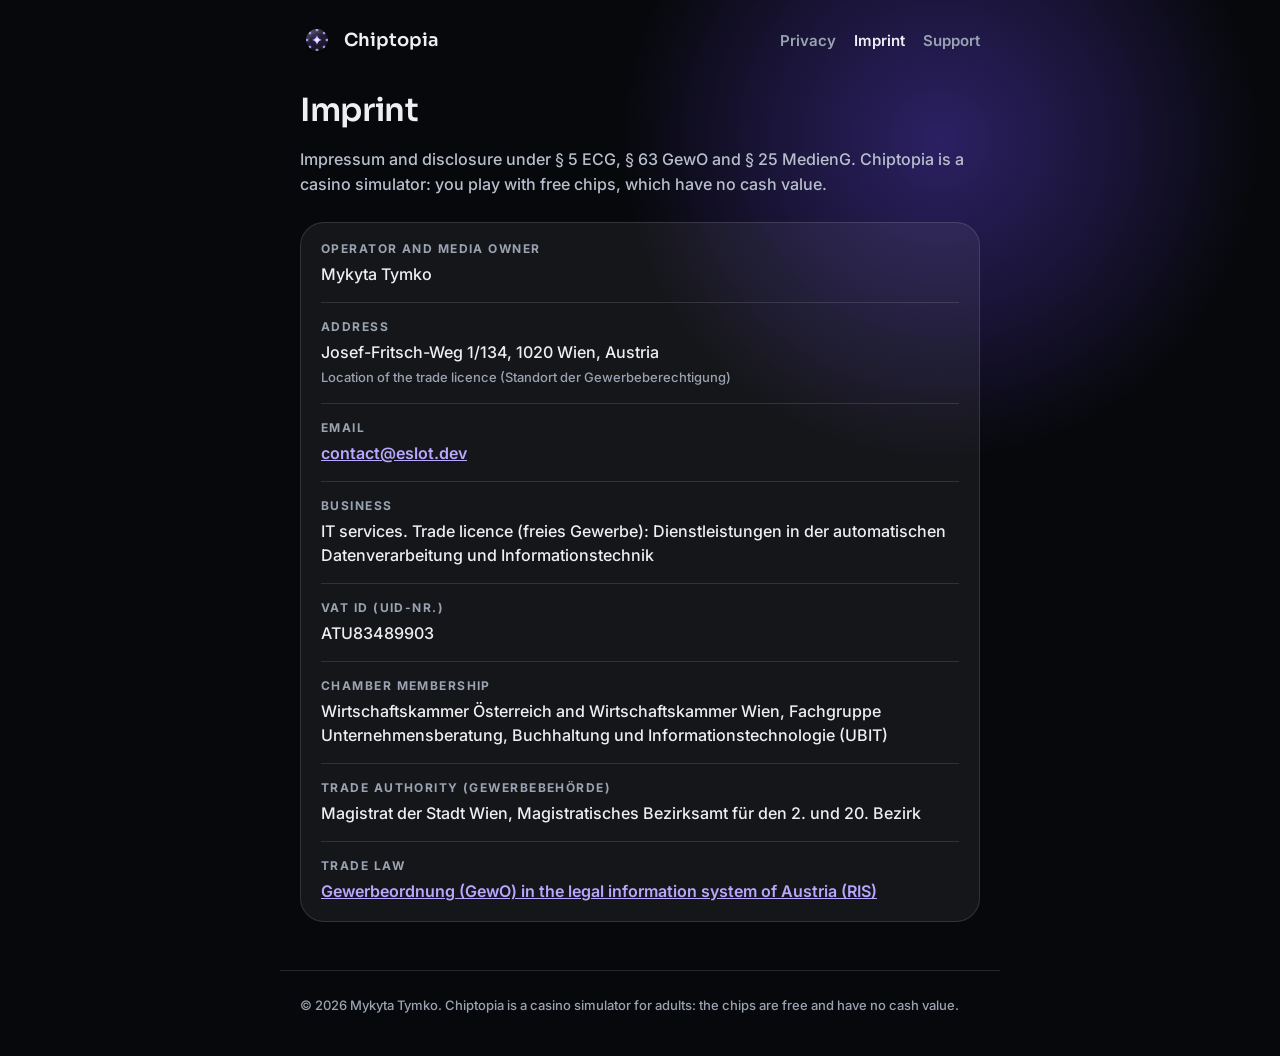
==== imprint/index.html @ 80676eb2 "Publish the website (chiptopia 2fa5a54)" ====
<!doctype html>
<html lang="en">
<head>
<meta charset="utf-8">
<meta name="viewport" content="width=device-width, initial-scale=1">
<title>Imprint · Chiptopia</title>
<meta name="description" content="The imprint of Chiptopia.">
<link rel="icon" type="image/png" href="../icon.png">
<link rel="apple-touch-icon" href="../icon.png">
<link rel="stylesheet" href="../site.css">
</head>
<body>
<header class="site-head">
<a class="brand" href="../"><img src="../chip.svg" alt="" width="34" height="34">Chiptopia</a>
<nav aria-label="Main"><a href="../privacy/">Privacy</a><a href="../imprint/" aria-current="page">Imprint</a><a href="../support/">Support</a></nav>
</header>
<main class="screen legal"><div class="glow glow-violet" aria-hidden="true"></div><header class="page-head"><h1 class="display">Imprint</h1></header><p class="legal-lead">Impressum and disclosure under § 5 ECG, § 63 GewO and § 25 MedienG. Chiptopia is a casino simulator: you play with free chips, which have no cash value.</p><dl class="legal-rows glass"><div><dt>Operator and media owner</dt><dd>Mykyta Tymko</dd></div><div><dt>Address</dt><dd>Josef-Fritsch-Weg 1/134, 1020 Wien, Austria<span class="legal-note">Location of the trade licence (Standort der Gewerbeberechtigung)</span></dd></div><div><dt>Email</dt><dd><a class="legal-link" href="mailto:contact@eslot.dev">contact@eslot.dev</a></dd></div><div><dt>Business</dt><dd>IT services. Trade licence (freies Gewerbe): Dienstleistungen in der automatischen Datenverarbeitung und Informationstechnik</dd></div><div><dt>VAT ID (UID-Nr.)</dt><dd>ATU83489903</dd></div><div><dt>Chamber membership</dt><dd>Wirtschaftskammer Österreich and Wirtschaftskammer Wien, Fachgruppe Unternehmensberatung, Buchhaltung und Informationstechnologie (UBIT)</dd></div><div><dt>Trade authority (Gewerbebehörde)</dt><dd>Magistrat der Stadt Wien, Magistratisches Bezirksamt für den 2. und 20. Bezirk</dd></div><div><dt>Trade law</dt><dd><a class="legal-link" href="https://www.ris.bka.gv.at/GeltendeFassung.wxe?Abfrage=Bundesnormen&amp;Gesetzesnummer=10007517" target="_blank" rel="noreferrer">Gewerbeordnung (GewO) in the legal information system of Austria (RIS)</a></dd></div></dl></main>
<footer class="site-foot"><p>© 2026 Mykyta Tymko. Chiptopia is a casino simulator for adults: the chips are free and have no cash value.</p></footer>
</body>
</html>
---- site.css ----
/* The website of Chiptopia (scripts/make-site.ts). The colours and the legal page rules come from
   src/styles/app.css, so that the website looks like the app; change them there and here. */
@font-face {
  font-family: "Sora";
  font-weight: 600;
  font-display: swap;
  src: url(fonts/sora-latin-600-normal.woff2) format("woff2");
}
@font-face {
  font-family: "Inter";
  font-weight: 500;
  font-display: swap;
  src: url(fonts/inter-latin-500-normal.woff2) format("woff2");
}
@font-face {
  font-family: "Inter";
  font-weight: 600;
  font-display: swap;
  src: url(fonts/inter-latin-600-normal.woff2) format("woff2");
}
@font-face {
  font-family: "Inter";
  font-weight: 700;
  font-display: swap;
  src: url(fonts/inter-latin-700-normal.woff2) format("woff2");
}

:root {
  --bg: #07080b;
  --text: #edeff3;
  --muted: #9aa3b2;
  --muted-strong: #b8bfcc;
  --violet: #8b6cff;
  --violet-soft: #b9a6ff;
  --glass: rgba(255, 255, 255, 0.06);
  --glass-border: rgba(255, 255, 255, 0.12);
  --font-display: "Sora", system-ui, sans-serif;
  --font-body: "Inter", system-ui, sans-serif;
  color-scheme: dark;
}

* {
  box-sizing: border-box;
}

/* The glows reach past the right edge. "hidden" on the body left a horizontal scroll of 260 px on a
   phone (Chrome, 2026-11-16); "clip" on both elements gives no scroll area at all. */
html,
body {
  overflow-x: clip;
}

body {
  margin: 0;
  min-height: 100vh;
  background: var(--bg);
  color: var(--text);
  font-family: var(--font-body);
  -webkit-font-smoothing: antialiased;
}

a {
  color: var(--violet-soft);
}

a:focus-visible {
  outline: 2px solid var(--violet-soft);
  outline-offset: 3px;
  border-radius: 6px;
}

.site-head,
.screen,
.site-foot {
  position: relative;
  width: 100%;
  max-width: 720px;
  margin: 0 auto;
  padding-inline: 20px;
}

.site-head {
  z-index: 1;
  display: flex;
  flex-wrap: wrap;
  align-items: center;
  justify-content: space-between;
  gap: 8px 20px;
  padding-block: 18px;
}

.brand {
  display: flex;
  align-items: center;
  gap: 10px;
  min-height: 44px;
  font-family: var(--font-display);
  font-size: 18px;
  font-weight: 600;
  color: var(--text);
  text-decoration: none;
}

.site-head nav {
  display: flex;
  gap: 4px 18px;
}

/* At least 44 px high, as the touch targets of the app. */
.site-head nav a {
  display: flex;
  align-items: center;
  min-height: 44px;
  font-size: 15px;
  font-weight: 600;
  color: var(--muted);
  text-decoration: none;
}

.site-head nav a:hover,
.site-head nav a[aria-current="page"] {
  color: var(--text);
}

.glow {
  position: absolute;
  pointer-events: none;
}

.glow-violet {
  right: -260px;
  top: -260px;
  width: 640px;
  height: 640px;
  background: radial-gradient(circle closest-side, rgb(109 75 255 / 0.36), rgb(109 75 255 / 0.19) 52%, rgb(109 75 255 / 0));
}

.glow-teal {
  left: -300px;
  top: 220px;
  width: 600px;
  height: 600px;
  background: radial-gradient(circle closest-side, rgb(31 191 178 / 0.2), rgb(31 191 178 / 0.1) 52%, rgb(31 191 178 / 0));
}

.display {
  font-family: var(--font-display);
  font-weight: 600;
  letter-spacing: -0.01em;
}

/* The privacy policy, the imprint and the support page: the rules of src/styles/app.css. */
.screen {
  padding-top: 12px;
  padding-bottom: 48px;
}

.legal > :not(.glow) {
  position: relative;
}

.page-head h1 {
  margin: 0;
  font-size: 32px;
  line-height: 1.15;
}

.legal h2 {
  margin: 32px 0 8px;
  font-family: var(--font-display);
  font-size: 18px;
  font-weight: 600;
}

.legal p {
  margin: 0 0 12px;
  font-size: 16px;
  line-height: 1.6;
  color: var(--muted-strong);
}

.legal .legal-lead {
  margin-top: 18px;
}

.legal-link {
  display: block;
  padding: 12px 0;
  font-size: 16px;
  line-height: 1.5;
  font-weight: 600;
  overflow-wrap: anywhere;
}

.legal p + .legal-link,
.legal-rows .legal-link {
  margin-top: -12px;
}

.legal-rows .legal-link {
  margin-bottom: -12px;
}

.legal-rows {
  margin: 24px 0 0;
  padding: 2px 20px;
  border-radius: 24px;
  background: var(--glass);
  border: 1px solid var(--glass-border);
}

.legal-rows > div {
  padding: 16px 0;
}

.legal-rows > div + div {
  border-top: 1px solid var(--glass-border);
}

.legal-rows dt {
  font-size: 12px;
  font-weight: 700;
  letter-spacing: 0.12em;
  text-transform: uppercase;
  color: var(--muted);
}

.legal-rows dd {
  margin: 6px 0 0;
  font-size: 16px;
  line-height: 1.5;
}

.legal-note {
  display: block;
  margin-top: 4px;
  font-size: 13px;
  color: var(--muted);
}

/* The home page */
.home {
  padding-top: 40px;
  text-align: center;
}

.home-chip {
  display: block;
  width: 168px;
  height: 168px;
  margin: 0 auto 8px;
  filter: drop-shadow(0 24px 48px rgb(0 0 0 / 0.6)) drop-shadow(0 0 60px rgb(109 75 255 / 0.35));
}

.home h1 {
  margin: 0;
  font-size: clamp(44px, 9vw, 64px);
  line-height: 1.05;
  letter-spacing: -0.03em;
}

.home .tagline {
  margin: 12px auto 0;
  font-size: 20px;
  font-weight: 600;
  color: var(--violet-soft);
}

.home p {
  max-width: 520px;
  margin: 18px auto 0;
  font-size: 16px;
  line-height: 1.6;
  color: var(--muted-strong);
}

.home .soon {
  display: inline-block;
  margin-top: 28px;
  padding: 10px 18px;
  border-radius: 999px;
  background: var(--glass);
  border: 1px solid var(--glass-border);
  font-size: 14px;
  font-weight: 600;
  color: var(--text);
  text-wrap: balance;
}

.site-foot {
  padding-block: 24px 40px;
  border-top: 1px solid var(--glass-border);
  font-size: 13px;
  line-height: 1.6;
  color: var(--muted);
}

.site-foot p {
  margin: 0;
}
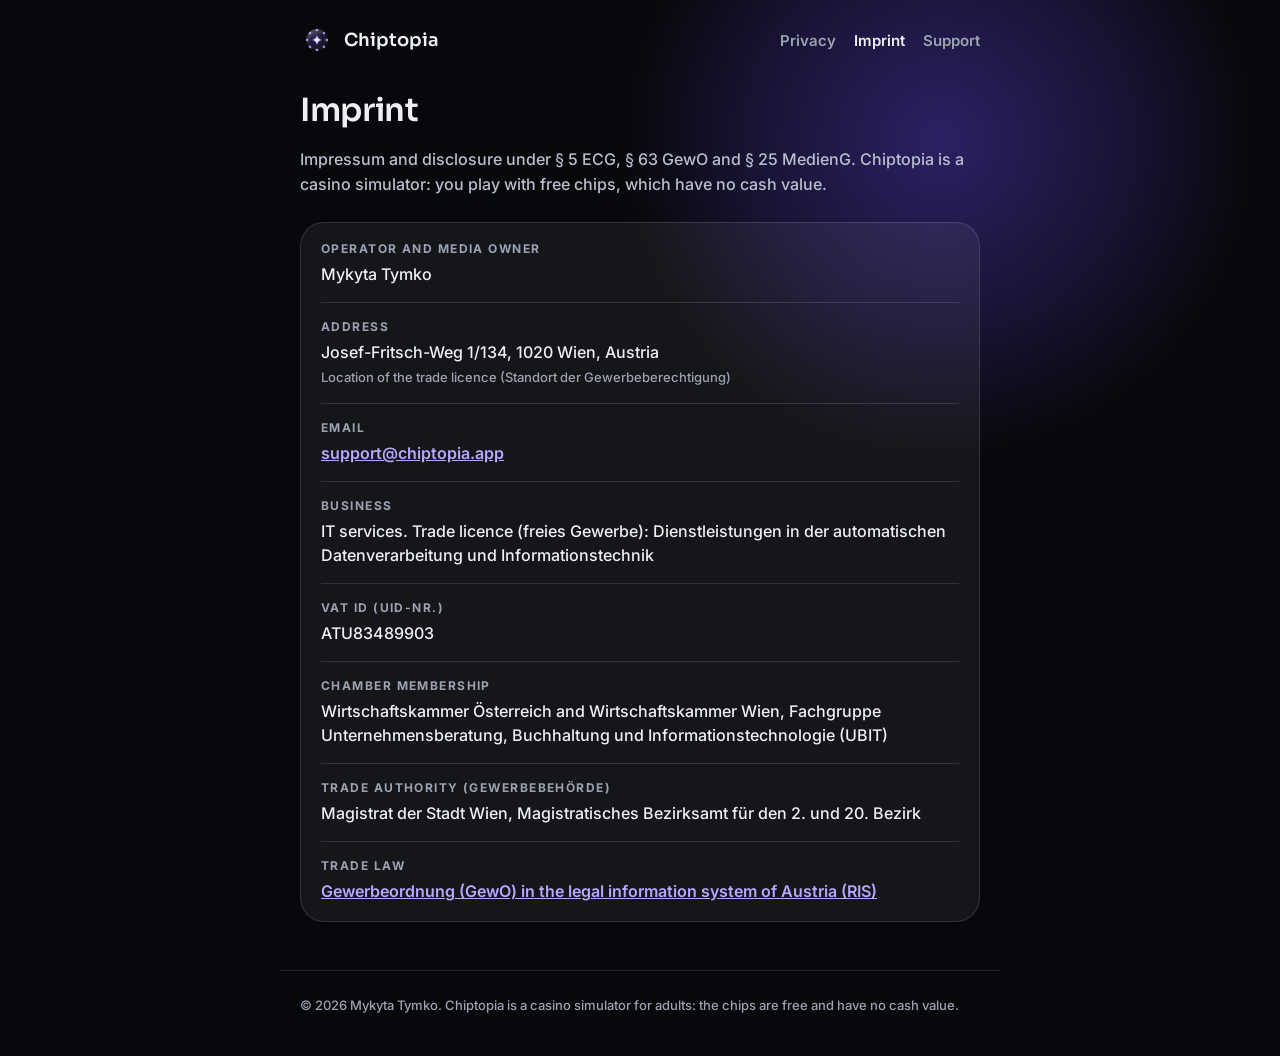
==== commit bda85f70: "docs: publish support@chiptopia.app as the contact (chiptopia c3b10cc) Co-Authored-By: Claude Opus 5" ====
--- a/imprint/index.html
+++ b/imprint/index.html
@@ -14,7 +14,7 @@
 <a class="brand" href="../"><img src="../chip.svg" alt="" width="34" height="34">Chiptopia</a>
 <nav aria-label="Main"><a href="../privacy/">Privacy</a><a href="../imprint/" aria-current="page">Imprint</a><a href="../support/">Support</a></nav>
 </header>
-<main class="screen legal"><div class="glow glow-violet" aria-hidden="true"></div><header class="page-head"><h1 class="display">Imprint</h1></header><p class="legal-lead">Impressum and disclosure under § 5 ECG, § 63 GewO and § 25 MedienG. Chiptopia is a casino simulator: you play with free chips, which have no cash value.</p><dl class="legal-rows glass"><div><dt>Operator and media owner</dt><dd>Mykyta Tymko</dd></div><div><dt>Address</dt><dd>Josef-Fritsch-Weg 1/134, 1020 Wien, Austria<span class="legal-note">Location of the trade licence (Standort der Gewerbeberechtigung)</span></dd></div><div><dt>Email</dt><dd><a class="legal-link" href="mailto:contact@eslot.dev">contact@eslot.dev</a></dd></div><div><dt>Business</dt><dd>IT services. Trade licence (freies Gewerbe): Dienstleistungen in der automatischen Datenverarbeitung und Informationstechnik</dd></div><div><dt>VAT ID (UID-Nr.)</dt><dd>ATU83489903</dd></div><div><dt>Chamber membership</dt><dd>Wirtschaftskammer Österreich and Wirtschaftskammer Wien, Fachgruppe Unternehmensberatung, Buchhaltung und Informationstechnologie (UBIT)</dd></div><div><dt>Trade authority (Gewerbebehörde)</dt><dd>Magistrat der Stadt Wien, Magistratisches Bezirksamt für den 2. und 20. Bezirk</dd></div><div><dt>Trade law</dt><dd><a class="legal-link" href="https://www.ris.bka.gv.at/GeltendeFassung.wxe?Abfrage=Bundesnormen&amp;Gesetzesnummer=10007517" target="_blank" rel="noreferrer">Gewerbeordnung (GewO) in the legal information system of Austria (RIS)</a></dd></div></dl></main>
+<main class="screen legal"><div class="glow glow-violet" aria-hidden="true"></div><header class="page-head"><h1 class="display">Imprint</h1></header><p class="legal-lead">Impressum and disclosure under § 5 ECG, § 63 GewO and § 25 MedienG. Chiptopia is a casino simulator: you play with free chips, which have no cash value.</p><dl class="legal-rows glass"><div><dt>Operator and media owner</dt><dd>Mykyta Tymko</dd></div><div><dt>Address</dt><dd>Josef-Fritsch-Weg 1/134, 1020 Wien, Austria<span class="legal-note">Location of the trade licence (Standort der Gewerbeberechtigung)</span></dd></div><div><dt>Email</dt><dd><a class="legal-link" href="mailto:support@chiptopia.app">support@chiptopia.app</a></dd></div><div><dt>Business</dt><dd>IT services. Trade licence (freies Gewerbe): Dienstleistungen in der automatischen Datenverarbeitung und Informationstechnik</dd></div><div><dt>VAT ID (UID-Nr.)</dt><dd>ATU83489903</dd></div><div><dt>Chamber membership</dt><dd>Wirtschaftskammer Österreich and Wirtschaftskammer Wien, Fachgruppe Unternehmensberatung, Buchhaltung und Informationstechnologie (UBIT)</dd></div><div><dt>Trade authority (Gewerbebehörde)</dt><dd>Magistrat der Stadt Wien, Magistratisches Bezirksamt für den 2. und 20. Bezirk</dd></div><div><dt>Trade law</dt><dd><a class="legal-link" href="https://www.ris.bka.gv.at/GeltendeFassung.wxe?Abfrage=Bundesnormen&amp;Gesetzesnummer=10007517" target="_blank" rel="noreferrer">Gewerbeordnung (GewO) in the legal information system of Austria (RIS)</a></dd></div></dl></main>
 <footer class="site-foot"><p>© 2026 Mykyta Tymko. Chiptopia is a casino simulator for adults: the chips are free and have no cash value.</p></footer>
 </body>
 </html>
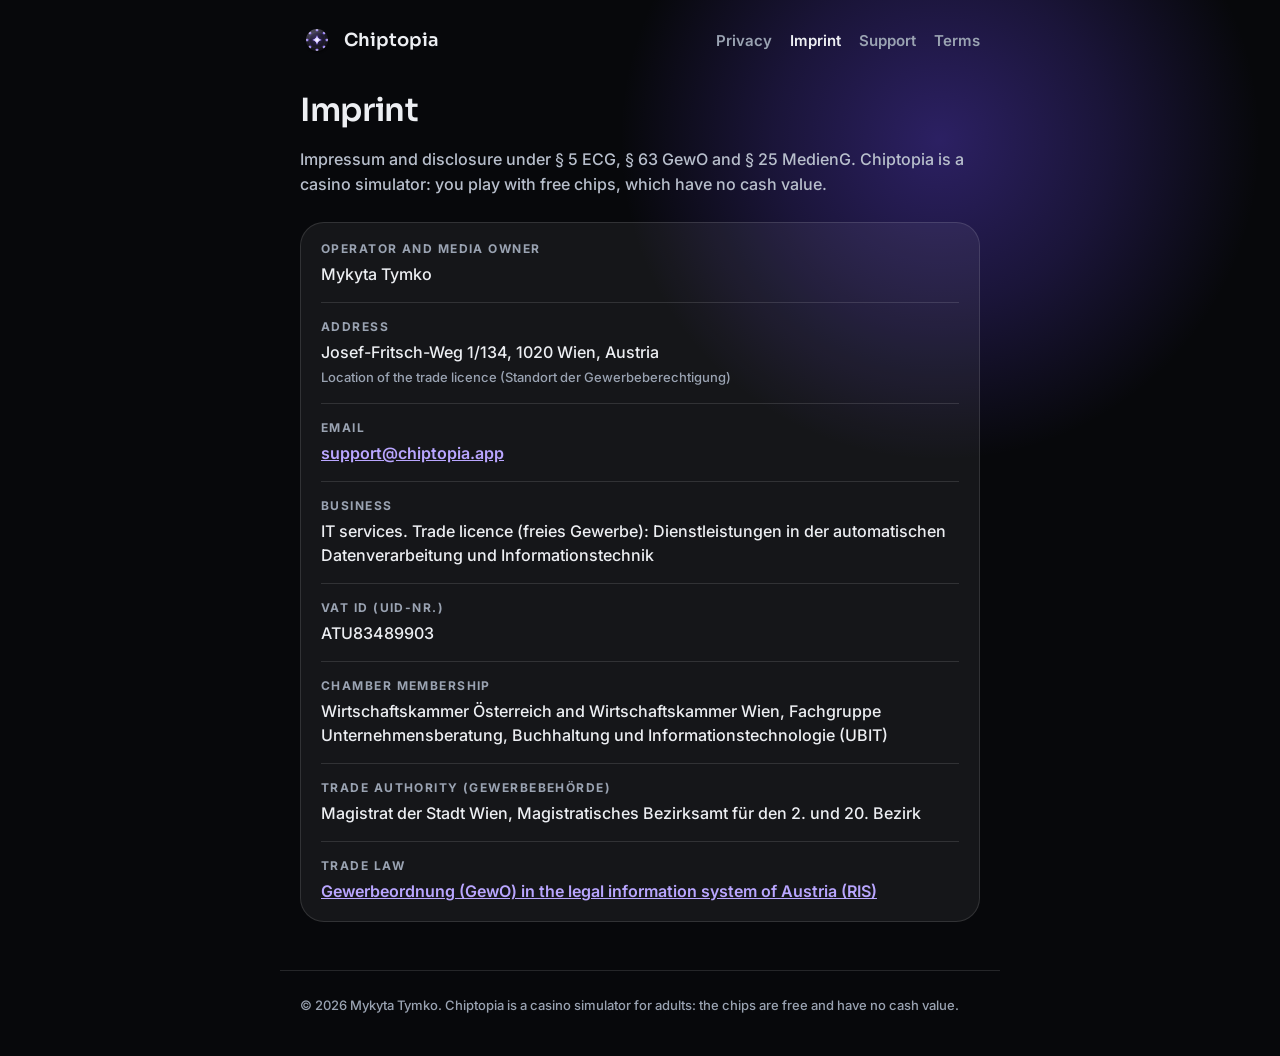
==== commit 95fb08cb: "docs: publish the terms of use (chiptopia d7cf32d)" ====
--- a/imprint/index.html
+++ b/imprint/index.html
@@ -12,7 +12,7 @@
 <body>
 <header class="site-head">
 <a class="brand" href="../"><img src="../chip.svg" alt="" width="34" height="34">Chiptopia</a>
-<nav aria-label="Main"><a href="../privacy/">Privacy</a><a href="../imprint/" aria-current="page">Imprint</a><a href="../support/">Support</a></nav>
+<nav aria-label="Main"><a href="../privacy/">Privacy</a><a href="../imprint/" aria-current="page">Imprint</a><a href="../support/">Support</a><a href="../terms/">Terms</a></nav>
 </header>
 <main class="screen legal"><div class="glow glow-violet" aria-hidden="true"></div><header class="page-head"><h1 class="display">Imprint</h1></header><p class="legal-lead">Impressum and disclosure under § 5 ECG, § 63 GewO and § 25 MedienG. Chiptopia is a casino simulator: you play with free chips, which have no cash value.</p><dl class="legal-rows glass"><div><dt>Operator and media owner</dt><dd>Mykyta Tymko</dd></div><div><dt>Address</dt><dd>Josef-Fritsch-Weg 1/134, 1020 Wien, Austria<span class="legal-note">Location of the trade licence (Standort der Gewerbeberechtigung)</span></dd></div><div><dt>Email</dt><dd><a class="legal-link" href="mailto:support@chiptopia.app">support@chiptopia.app</a></dd></div><div><dt>Business</dt><dd>IT services. Trade licence (freies Gewerbe): Dienstleistungen in der automatischen Datenverarbeitung und Informationstechnik</dd></div><div><dt>VAT ID (UID-Nr.)</dt><dd>ATU83489903</dd></div><div><dt>Chamber membership</dt><dd>Wirtschaftskammer Österreich and Wirtschaftskammer Wien, Fachgruppe Unternehmensberatung, Buchhaltung und Informationstechnologie (UBIT)</dd></div><div><dt>Trade authority (Gewerbebehörde)</dt><dd>Magistrat der Stadt Wien, Magistratisches Bezirksamt für den 2. und 20. Bezirk</dd></div><div><dt>Trade law</dt><dd><a class="legal-link" href="https://www.ris.bka.gv.at/GeltendeFassung.wxe?Abfrage=Bundesnormen&amp;Gesetzesnummer=10007517" target="_blank" rel="noreferrer">Gewerbeordnung (GewO) in the legal information system of Austria (RIS)</a></dd></div></dl></main>
 <footer class="site-foot"><p>© 2026 Mykyta Tymko. Chiptopia is a casino simulator for adults: the chips are free and have no cash value.</p></footer>
